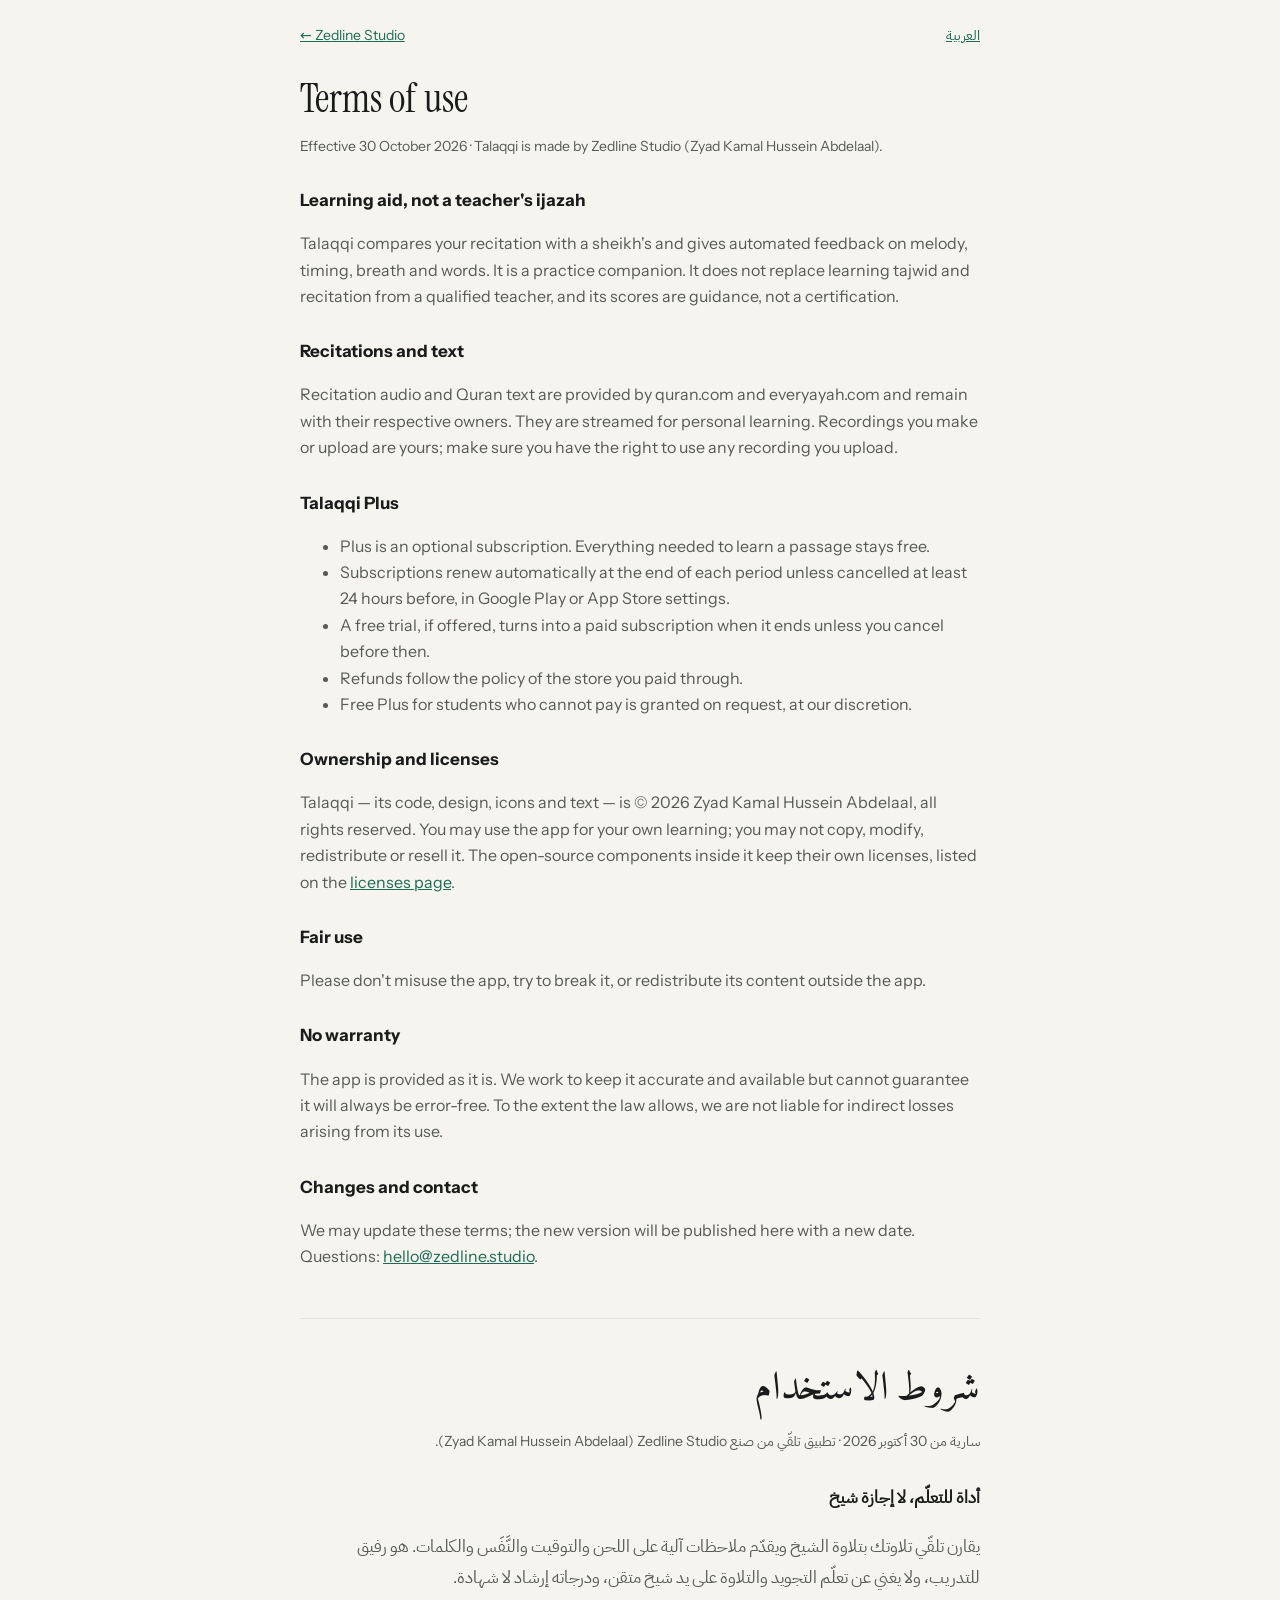
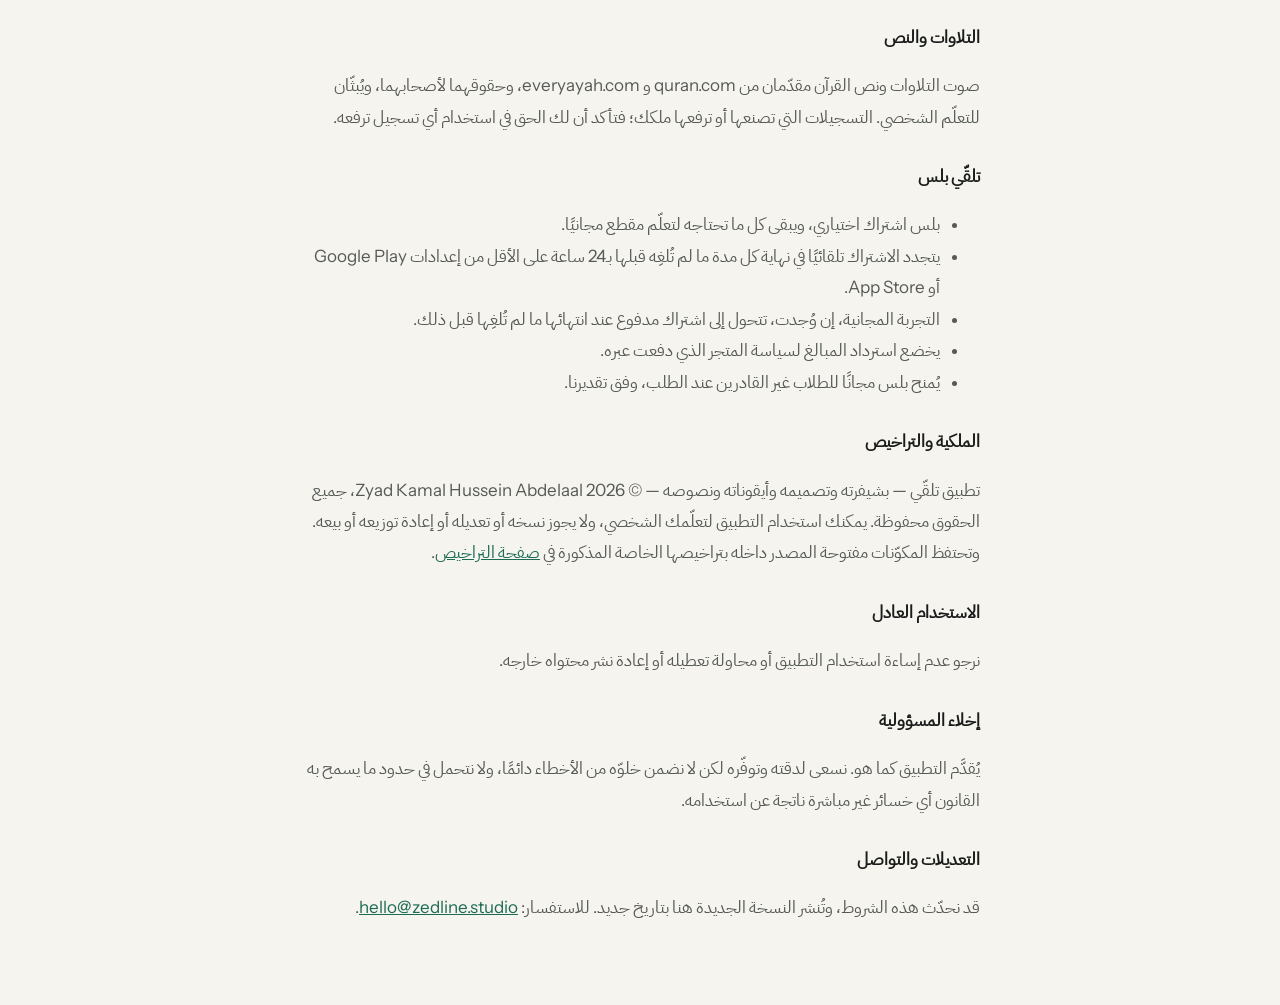
==== talaqqi/terms.html @ 25a374e5 "Zedline Studio website Home page, brand kit, and Talaqqi's privacy policy and terms, served by GitHu" ====
<!doctype html>
<html lang="en">
<head>
  <meta charset="utf-8" />
  <meta name="viewport" content="width=device-width, initial-scale=1, viewport-fit=cover" />
  <title>Terms of use · Talaqqi</title>
  <link rel="icon" href="icon.png" type="image/png" />
  <style>
    :root { --bg: #f6f4ef; --ink: #1a1c1b; --ink2: #565a57; --line: #e6e1d6; --accent: #1d6b55; color-scheme: light dark; }
    @media (prefers-color-scheme: dark) { :root { --bg: #0f1211; --ink: #eceee9; --ink2: #a4aaa5; --line: #242a27; --accent: #6dc3a0; } }
    @font-face { font-family: 'Instrument Serif'; src: url('fonts/InstrumentSerif.woff2') format('woff2'); }
    @font-face { font-family: 'Instrument Sans'; src: url('fonts/InstrumentSans.woff2') format('woff2'); font-weight: 400 700; }
    @font-face { font-family: 'IBM Plex Sans Arabic'; src: url('fonts/IBMPlexSansArabic-400.woff2') format('woff2'); }
    @font-face { font-family: 'Amiri'; src: url('fonts/Amiri.woff2') format('woff2'); }
    body { margin: 0; background: var(--bg); color: var(--ink); font: 16px/1.65 'Instrument Sans', 'IBM Plex Sans Arabic', system-ui, sans-serif; }
    main { max-width: 680px; margin: 0 auto; padding: calc(env(safe-area-inset-top) + 24px) 22px 64px; }
    nav { display: flex; justify-content: space-between; gap: 12px; font-size: 14px; }
    a { color: var(--accent); }
    h1 { font: 400 40px/1.15 'Instrument Serif', 'Amiri', Georgia, serif; margin: 28px 0 4px; }
    h2 { font-size: 17px; margin: 28px 0 6px; }
    p, li { color: var(--ink2); }
    .date { font-size: 14px; color: var(--ink2); }
    section + section { border-top: 1px solid var(--line); margin-top: 48px; padding-top: 8px; }
    [dir='rtl'] { font-size: 17px; line-height: 1.85; }
    [dir='rtl'] h1 { line-height: 1.5; }
  </style>
</head>
<body>
<main>
  <nav><a href="../">← Zedline Studio</a><a href="#ar">العربية</a></nav>

  <section>
    <h1>Terms of use</h1>
    <p class="date">Effective 30 October 2026 · Talaqqi is made by Zedline Studio (Zyad Kamal Hussein Abdelaal).</p>

    <h2>Learning aid, not a teacher's ijazah</h2>
    <p>Talaqqi compares your recitation with a sheikh's and gives automated feedback on melody, timing, breath and words. It is a practice companion. It does not replace learning tajwid and recitation from a qualified teacher, and its scores are guidance, not a certification.</p>

    <h2>Recitations and text</h2>
    <p>Recitation audio and Quran text are provided by quran.com and everyayah.com and remain with their respective owners. They are streamed for personal learning. Recordings you make or upload are yours; make sure you have the right to use any recording you upload.</p>

    <h2>Talaqqi Plus</h2>
    <ul>
      <li>Plus is an optional subscription. Everything needed to learn a passage stays free.</li>
      <li>Subscriptions renew automatically at the end of each period unless cancelled at least 24 hours before, in Google Play or App Store settings.</li>
      <li>A free trial, if offered, turns into a paid subscription when it ends unless you cancel before then.</li>
      <li>Refunds follow the policy of the store you paid through.</li>
      <li>Free Plus for students who cannot pay is granted on request, at our discretion.</li>
    </ul>

    <h2>Ownership and licenses</h2>
    <p>Talaqqi — its code, design, icons and text — is © 2026 Zyad Kamal Hussein Abdelaal, all rights reserved. You may use the app for your
      own learning; you may not copy, modify, redistribute or resell it. The open-source components inside it keep
      their own licenses, listed on the <a href="../#talaqqi">licenses page</a>.</p>

    <h2>Fair use</h2>
    <p>Please don't misuse the app, try to break it, or redistribute its content outside the app.</p>

    <h2>No warranty</h2>
    <p>The app is provided as it is. We work to keep it accurate and available but cannot guarantee it will always be error-free. To the extent the law allows, we are not liable for indirect losses arising from its use.</p>

    <h2>Changes and contact</h2>
    <p>We may update these terms; the new version will be published here with a new date. Questions: <a href="mailto:hello@zedline.studio">hello@zedline.studio</a>.</p>
  </section>

  <section id="ar" dir="rtl" lang="ar">
    <h1>شروط الاستخدام</h1>
    <p class="date">سارية من 30 أكتوبر 2026 · تطبيق تلقّي من صنع <bdi>Zedline Studio</bdi> (<bdi>Zyad Kamal Hussein Abdelaal</bdi>).</p>

    <h2>أداة للتعلّم، لا إجازة شيخ</h2>
    <p>يقارن تلقّي تلاوتك بتلاوة الشيخ ويقدّم ملاحظات آلية على اللحن والتوقيت والنَّفَس والكلمات. هو رفيق للتدريب، ولا يغني عن تعلّم التجويد والتلاوة على يد شيخ متقن، ودرجاته إرشاد لا شهادة.</p>

    <h2>التلاوات والنص</h2>
    <p>صوت التلاوات ونص القرآن مقدّمان من quran.com و everyayah.com، وحقوقهما لأصحابهما، ويُبثّان للتعلّم الشخصي. التسجيلات التي تصنعها أو ترفعها ملكك؛ فتأكد أن لك الحق في استخدام أي تسجيل ترفعه.</p>

    <h2>تلقّي بلس</h2>
    <ul>
      <li>بلس اشتراك اختياري، ويبقى كل ما تحتاجه لتعلّم مقطع مجانيًا.</li>
      <li>يتجدد الاشتراك تلقائيًا في نهاية كل مدة ما لم تُلغِه قبلها بـ24 ساعة على الأقل من إعدادات Google Play أو App Store.</li>
      <li>التجربة المجانية، إن وُجدت، تتحول إلى اشتراك مدفوع عند انتهائها ما لم تُلغِها قبل ذلك.</li>
      <li>يخضع استرداد المبالغ لسياسة المتجر الذي دفعت عبره.</li>
      <li>يُمنح بلس مجانًا للطلاب غير القادرين عند الطلب، وفق تقديرنا.</li>
    </ul>

    <h2>الملكية والتراخيص</h2>
    <p>تطبيق تلقّي — بشيفرته وتصميمه وأيقوناته ونصوصه — © 2026 <bdi>Zyad Kamal Hussein Abdelaal</bdi>، جميع الحقوق محفوظة. يمكنك استخدام التطبيق
      لتعلّمك الشخصي، ولا يجوز نسخه أو تعديله أو إعادة توزيعه أو بيعه. وتحتفظ المكوّنات مفتوحة المصدر داخله بتراخيصها
      الخاصة المذكورة في <a href="../#talaqqi">صفحة التراخيص</a>.</p>

    <h2>الاستخدام العادل</h2>
    <p>نرجو عدم إساءة استخدام التطبيق أو محاولة تعطيله أو إعادة نشر محتواه خارجه.</p>

    <h2>إخلاء المسؤولية</h2>
    <p>يُقدَّم التطبيق كما هو. نسعى لدقته وتوفّره لكن لا نضمن خلوّه من الأخطاء دائمًا، ولا نتحمل في حدود ما يسمح به القانون أي خسائر غير مباشرة ناتجة عن استخدامه.</p>

    <h2>التعديلات والتواصل</h2>
    <p>قد نحدّث هذه الشروط، وتُنشر النسخة الجديدة هنا بتاريخ جديد. للاستفسار: <a href="mailto:hello@zedline.studio">hello@zedline.studio</a>.</p>
  </section>
</main>
</body>
</html>
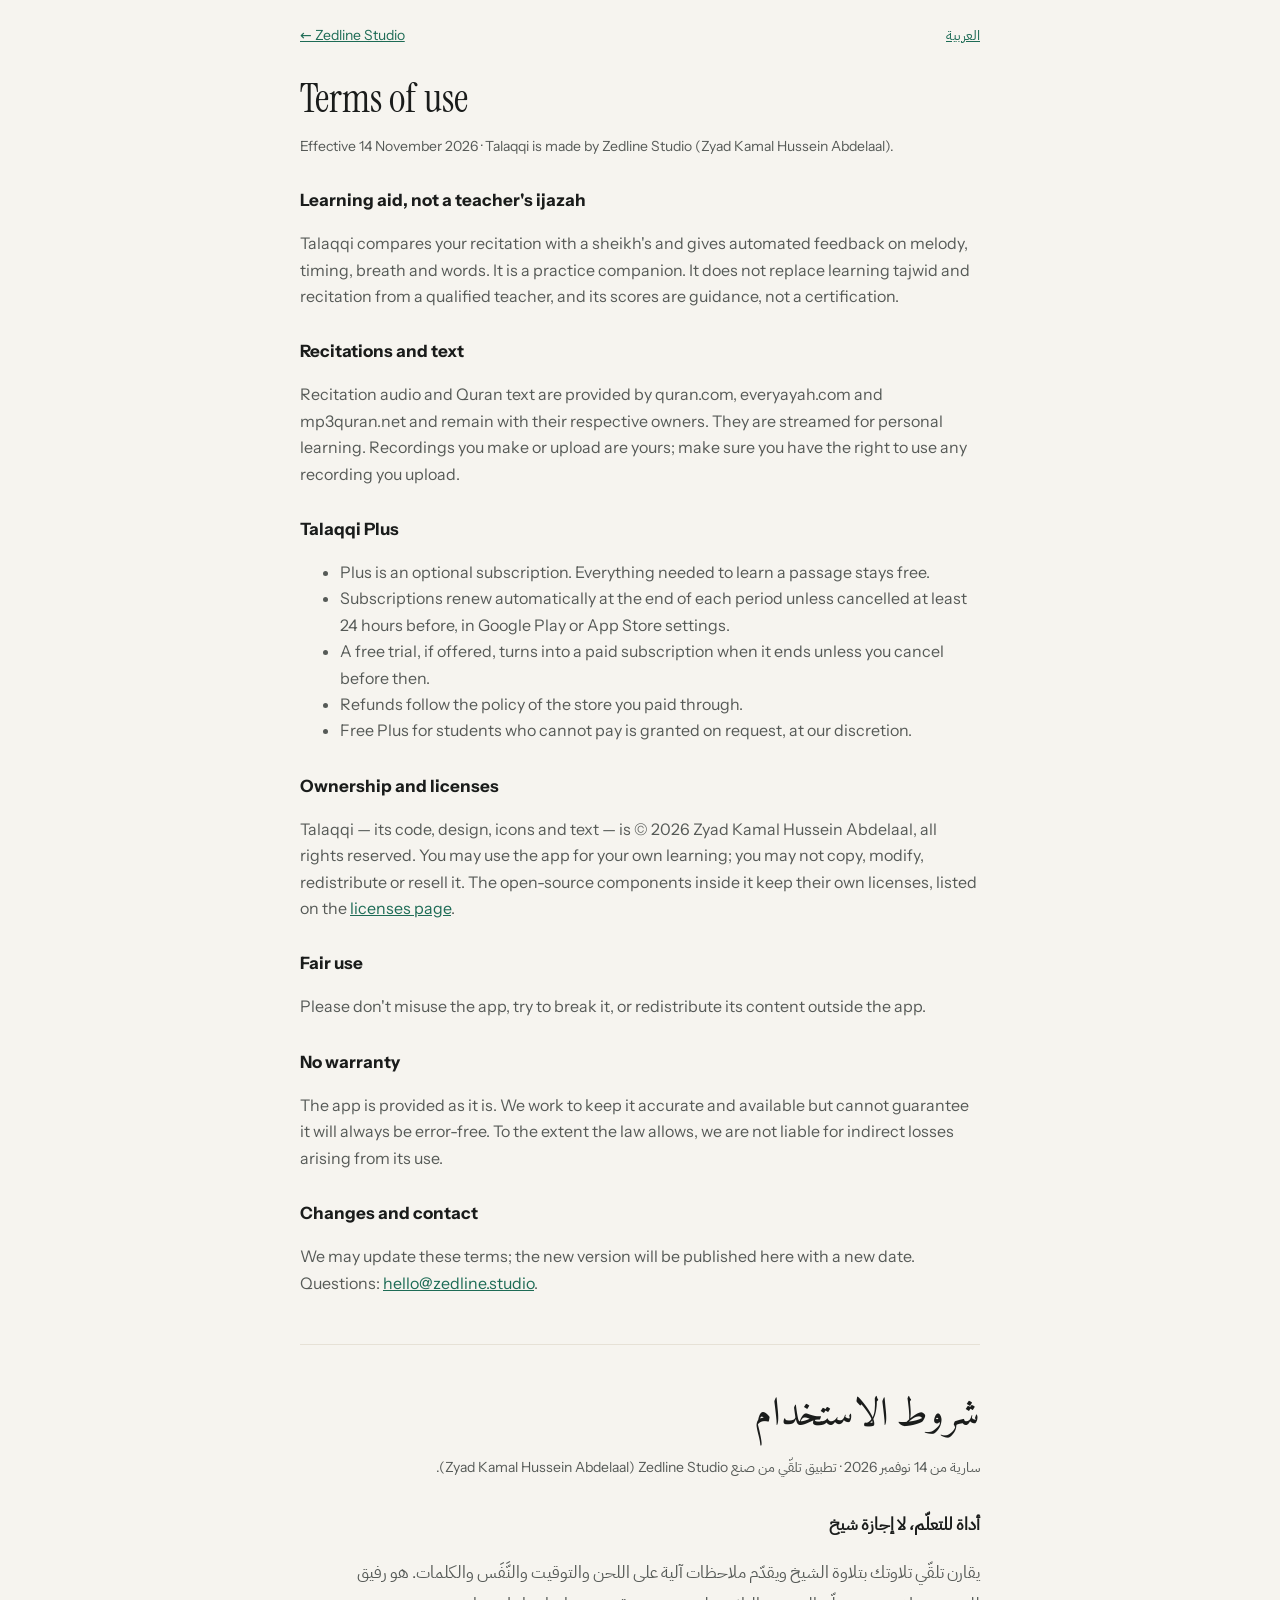
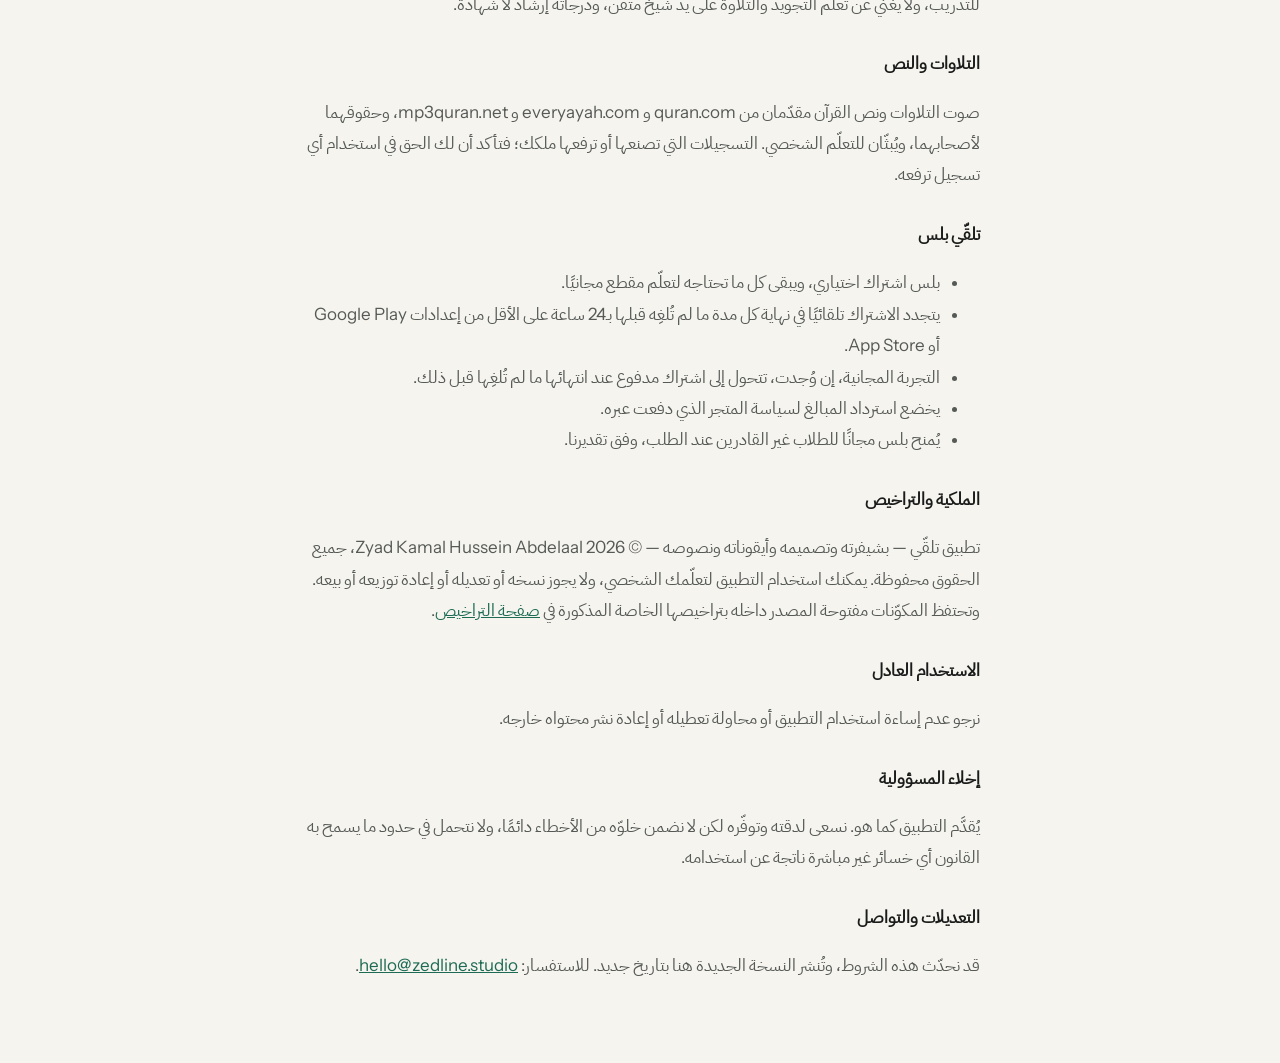
==== commit 1015a0e9: "Talaqqi privacy policy and terms: recitations also come from mp3quran.net Some recitations now strea" ====
--- a/talaqqi/terms.html
+++ b/talaqqi/terms.html
@@ -31,13 +31,13 @@
 
   <section>
     <h1>Terms of use</h1>
-    <p class="date">Effective 30 October 2026 · Talaqqi is made by Zedline Studio (Zyad Kamal Hussein Abdelaal).</p>
+    <p class="date">Effective 14 November 2026 · Talaqqi is made by Zedline Studio (Zyad Kamal Hussein Abdelaal).</p>
 
     <h2>Learning aid, not a teacher's ijazah</h2>
     <p>Talaqqi compares your recitation with a sheikh's and gives automated feedback on melody, timing, breath and words. It is a practice companion. It does not replace learning tajwid and recitation from a qualified teacher, and its scores are guidance, not a certification.</p>
 
     <h2>Recitations and text</h2>
-    <p>Recitation audio and Quran text are provided by quran.com and everyayah.com and remain with their respective owners. They are streamed for personal learning. Recordings you make or upload are yours; make sure you have the right to use any recording you upload.</p>
+    <p>Recitation audio and Quran text are provided by quran.com, everyayah.com and mp3quran.net and remain with their respective owners. They are streamed for personal learning. Recordings you make or upload are yours; make sure you have the right to use any recording you upload.</p>
 
     <h2>Talaqqi Plus</h2>
     <ul>
@@ -65,13 +65,13 @@
 
   <section id="ar" dir="rtl" lang="ar">
     <h1>شروط الاستخدام</h1>
-    <p class="date">سارية من 30 أكتوبر 2026 · تطبيق تلقّي من صنع <bdi>Zedline Studio</bdi> (<bdi>Zyad Kamal Hussein Abdelaal</bdi>).</p>
+    <p class="date">سارية من 14 نوفمبر 2026 · تطبيق تلقّي من صنع <bdi>Zedline Studio</bdi> (<bdi>Zyad Kamal Hussein Abdelaal</bdi>).</p>
 
     <h2>أداة للتعلّم، لا إجازة شيخ</h2>
     <p>يقارن تلقّي تلاوتك بتلاوة الشيخ ويقدّم ملاحظات آلية على اللحن والتوقيت والنَّفَس والكلمات. هو رفيق للتدريب، ولا يغني عن تعلّم التجويد والتلاوة على يد شيخ متقن، ودرجاته إرشاد لا شهادة.</p>
 
     <h2>التلاوات والنص</h2>
-    <p>صوت التلاوات ونص القرآن مقدّمان من quran.com و everyayah.com، وحقوقهما لأصحابهما، ويُبثّان للتعلّم الشخصي. التسجيلات التي تصنعها أو ترفعها ملكك؛ فتأكد أن لك الحق في استخدام أي تسجيل ترفعه.</p>
+    <p>صوت التلاوات ونص القرآن مقدّمان من quran.com و everyayah.com و mp3quran.net، وحقوقهما لأصحابهما، ويُبثّان للتعلّم الشخصي. التسجيلات التي تصنعها أو ترفعها ملكك؛ فتأكد أن لك الحق في استخدام أي تسجيل ترفعه.</p>
 
     <h2>تلقّي بلس</h2>
     <ul>
